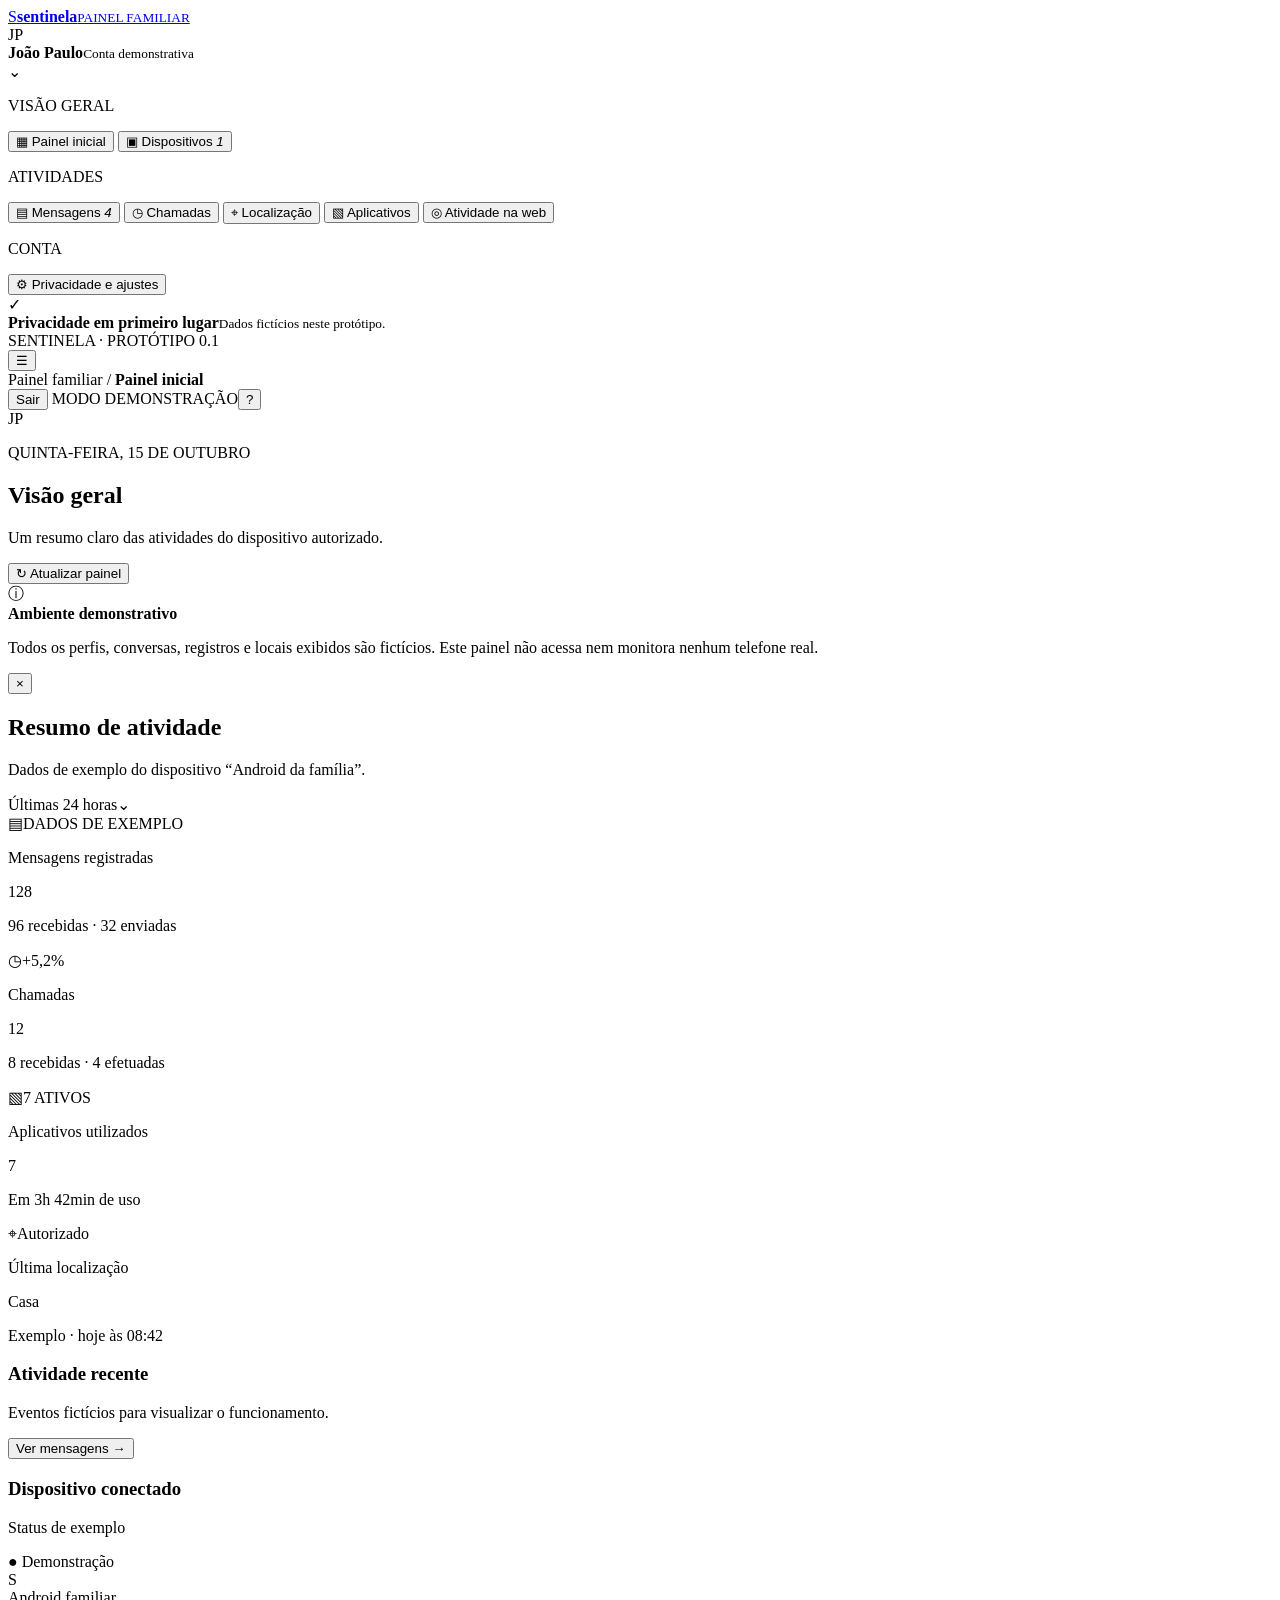
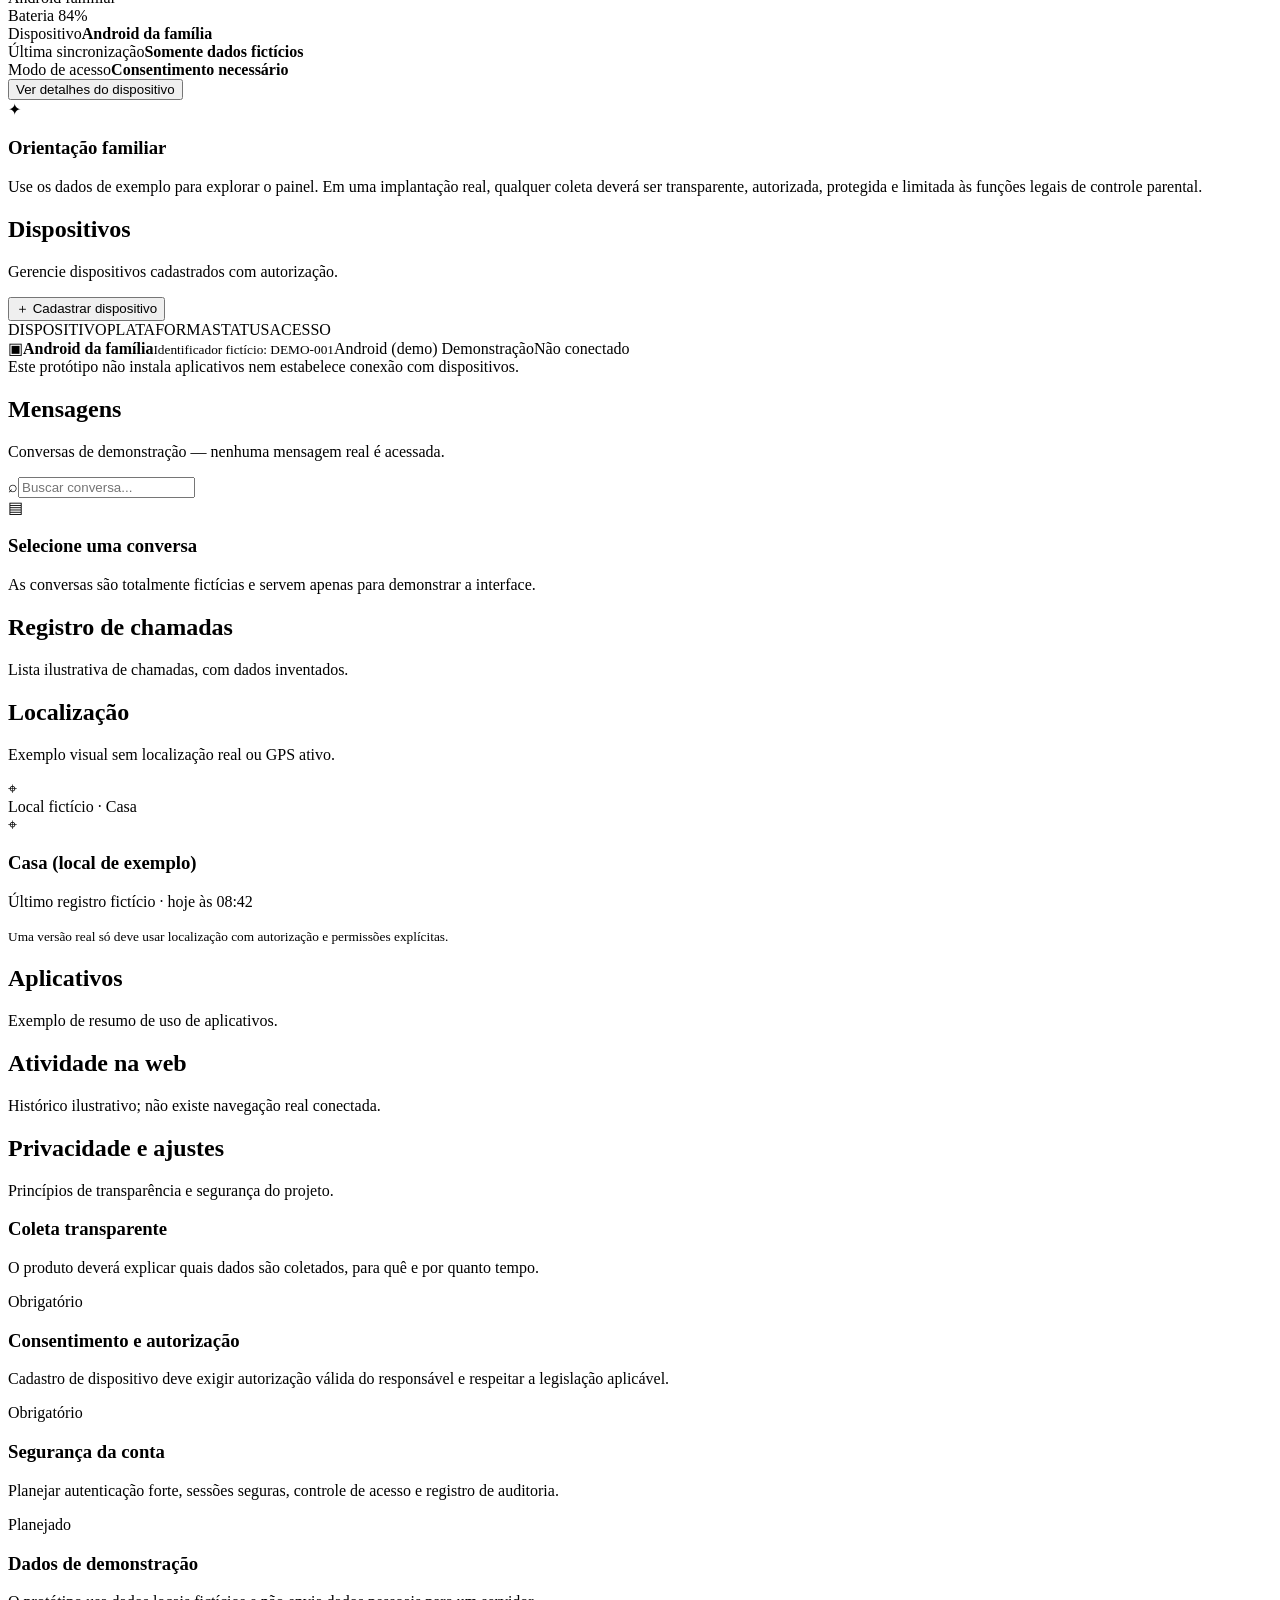
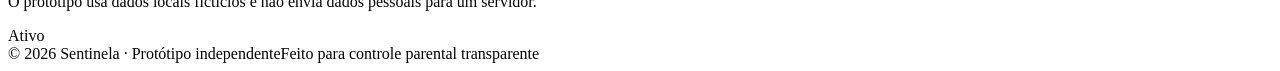
==== backend/public/index.html @ 1552b50a "feat(ui): publicar dashboard sob a raiz segura do backend" ====
<!doctype html>
<html lang="pt-BR">
<head>
  <meta charset="utf-8">
  <meta name="viewport" content="width=device-width, initial-scale=1">
  <meta name="theme-color" content="#101827">
  <title>Sentinela — Painel familiar</title>
  <link rel="stylesheet" href="styles.css">
</head>
<body>
  <div class="app-shell">
    <aside class="sidebar" id="sidebar">
      <a class="brand" href="#" aria-label="Sentinela início">
        <span class="brand-mark">S</span><span><strong>sentinela</strong><small>PAINEL FAMILIAR</small></span>
      </a>
      <div class="profile-switch">
        <div class="avatar avatar-blue">JP</div>
        <div class="profile-copy"><strong>João Paulo</strong><small>Conta demonstrativa</small></div>
        <span class="chevron">⌄</span>
      </div>
      <nav class="navigation" aria-label="Navegação principal">
        <p class="nav-label">VISÃO GERAL</p>
        <button class="nav-item active" data-view="overview"><span>▦</span> Painel inicial</button>
        <button class="nav-item" data-view="devices"><span>▣</span> Dispositivos <em>1</em></button>
        <p class="nav-label">ATIVIDADES</p>
        <button class="nav-item" data-view="messages"><span>▤</span> Mensagens <em>4</em></button>
        <button class="nav-item" data-view="calls"><span>◷</span> Chamadas</button>
        <button class="nav-item" data-view="locations"><span>⌖</span> Localização</button>
        <button class="nav-item" data-view="apps"><span>▧</span> Aplicativos</button>
        <button class="nav-item" data-view="web"><span>◎</span> Atividade na web</button>
        <p class="nav-label">CONTA</p>
        <button class="nav-item" data-view="settings"><span>⚙</span> Privacidade e ajustes</button>
      </nav>
      <div class="sidebar-bottom">
        <div class="privacy-note"><span class="privacy-icon">✓</span><div><strong>Privacidade em primeiro lugar</strong><small>Dados fictícios neste protótipo.</small></div></div>
        <div class="sidebar-footer">SENTINELA · PROTÓTIPO 0.1</div>
      </div>
    </aside>
    <main class="main-content">
      <header class="topbar">
        <button class="mobile-menu" id="mobileMenu" aria-label="Abrir menu">☰</button>
        <div class="breadcrumb">Painel familiar <span>/</span> <strong id="pageTitle">Painel inicial</strong></div>
        <div class="top-actions"><button class="button button-secondary" id="logoutButton" type="button">Sair</button><span class="demo-pill"><i></i> MODO DEMONSTRAÇÃO</span><button class="icon-button" id="helpButton" aria-label="Ajuda">?</button><div class="avatar avatar-small">JP</div></div>
      </header>
      <div class="page-wrap">
        <section class="welcome-row">
          <div><p class="eyebrow">QUINTA-FEIRA, 15 DE OUTUBRO</p><h1 id="heading">Visão geral</h1><p class="subheading">Um resumo claro das atividades do dispositivo autorizado.</p></div>
          <button class="button button-secondary" id="refreshButton"><span>↻</span> Atualizar painel</button>
        </section>
        <div class="demo-banner"><span class="banner-symbol">ⓘ</span><div><strong>Ambiente demonstrativo</strong><p>Todos os perfis, conversas, registros e locais exibidos são fictícios. Este painel não acessa nem monitora nenhum telefone real.</p></div><button id="dismissBanner" aria-label="Fechar aviso">×</button></div>
        <section id="view-overview" class="view active-view">
          <div class="section-heading"><div><h2>Resumo de atividade</h2><p>Dados de exemplo do dispositivo “Android da família”.</p></div><span class="period-select">Últimas 24 horas⌄</span></div>
          <div class="stats-grid">
            <article class="stat-card"><div class="stat-top"><span class="stat-icon icon-violet">▤</span><span class="trend neutral">DADOS DE EXEMPLO</span></div><p class="stat-label">Mensagens registradas</p><div class="stat-value">128</div><p class="stat-foot">96 recebidas · 32 enviadas</p></article>
            <article class="stat-card"><div class="stat-top"><span class="stat-icon icon-green">◷</span><span class="trend positive">+5,2%</span></div><p class="stat-label">Chamadas</p><div class="stat-value">12</div><p class="stat-foot">8 recebidas · 4 efetuadas</p></article>
            <article class="stat-card"><div class="stat-top"><span class="stat-icon icon-blue">▧</span><span class="trend neutral">7 ATIVOS</span></div><p class="stat-label">Aplicativos utilizados</p><div class="stat-value">7</div><p class="stat-foot">Em 3h 42min de uso</p></article>
            <article class="stat-card"><div class="stat-top"><span class="stat-icon icon-orange">⌖</span><span class="trend positive">Autorizado</span></div><p class="stat-label">Última localização</p><div class="stat-value stat-location">Casa</div><p class="stat-foot">Exemplo · hoje às 08:42</p></article>
          </div>
          <div class="content-grid">
            <article class="panel activity-panel"><div class="panel-heading"><div><h3>Atividade recente</h3><p>Eventos fictícios para visualizar o funcionamento.</p></div><button class="text-button" data-goto="messages">Ver mensagens →</button></div><div class="activity-list" id="activityList"></div></article>
            <article class="panel device-panel"><div class="panel-heading"><div><h3>Dispositivo conectado</h3><p>Status de exemplo</p></div><span class="status-dot">● Demonstração</span></div><div class="device-illustration"><div class="phone-frame"><div class="phone-speaker"></div><div class="phone-screen"><div class="phone-wallpaper">S</div><div class="phone-caption">Android familiar</div><div class="phone-status">Bateria 84%</div></div></div></div><div class="device-details"><div><span>Dispositivo</span><strong>Android da família</strong></div><div><span>Última sincronização</span><strong>Somente dados fictícios</strong></div><div><span>Modo de acesso</span><strong class="safe-label">Consentimento necessário</strong></div></div><button class="button button-outline full-button" data-goto="devices">Ver detalhes do dispositivo</button></article>
          </div>
          <div class="panel insight-panel"><div class="insight-icon">✦</div><div><h3>Orientação familiar</h3><p>Use os dados de exemplo para explorar o painel. Em uma implantação real, qualquer coleta deverá ser transparente, autorizada, protegida e limitada às funções legais de controle parental.</p></div></div>
        </section>
        <section id="view-devices" class="view"><div class="section-heading"><div><h2>Dispositivos</h2><p>Gerencie dispositivos cadastrados com autorização.</p></div><button class="button button-primary" id="addDevice">＋ Cadastrar dispositivo</button></div><article class="panel table-panel"><div class="table-row table-head"><span>DISPOSITIVO</span><span>PLATAFORMA</span><span>STATUS</span><span>ACESSO</span></div><div class="table-row"><span class="table-device"><span class="mini-device">▣</span><span><strong>Android da família</strong><small>Identificador fictício: DEMO-001</small></span></span><span>Android (demo)</span><span><i class="status-dot"></i> Demonstração</span><span><span class="tag">Não conectado</span></span></div></article><div class="empty-hint">Este protótipo não instala aplicativos nem estabelece conexão com dispositivos.</div></section>
        <section id="view-messages" class="view"><div class="section-heading"><div><h2>Mensagens</h2><p>Conversas de demonstração — nenhuma mensagem real é acessada.</p></div><label class="search-box"><span>⌕</span><input id="messageSearch" type="search" placeholder="Buscar conversa..."></label></div><div class="messages-layout"><article class="panel conversation-list" id="conversationList"></article><article class="panel conversation-detail" id="conversationDetail"><div class="empty-conversation"><span>▤</span><h3>Selecione uma conversa</h3><p>As conversas são totalmente fictícias e servem apenas para demonstrar a interface.</p></div></article></div></section>
        <section id="view-calls" class="view"><div class="section-heading"><div><h2>Registro de chamadas</h2><p>Lista ilustrativa de chamadas, com dados inventados.</p></div></div><article class="panel table-panel" id="callsTable"></article></section>
        <section id="view-locations" class="view"><div class="section-heading"><div><h2>Localização</h2><p>Exemplo visual sem localização real ou GPS ativo.</p></div></div><article class="panel map-placeholder"><div class="map-grid"><div class="map-road road-one"></div><div class="map-road road-two"></div><div class="map-road road-three"></div><div class="map-park"></div><div class="map-pin">⌖</div><div class="map-label">Local fictício · Casa</div></div><div class="map-info"><span class="stat-icon icon-orange">⌖</span><div><h3>Casa (local de exemplo)</h3><p>Último registro fictício · hoje às 08:42</p><small>Uma versão real só deve usar localização com autorização e permissões explícitas.</small></div></div></article></section>
        <section id="view-apps" class="view"><div class="section-heading"><div><h2>Aplicativos</h2><p>Exemplo de resumo de uso de aplicativos.</p></div></div><article class="panel app-list" id="appsList"></article></section>
        <section id="view-web" class="view"><div class="section-heading"><div><h2>Atividade na web</h2><p>Histórico ilustrativo; não existe navegação real conectada.</p></div></div><article class="panel table-panel" id="webTable"></article></section>
        <section id="view-settings" class="view"><div class="section-heading"><div><h2>Privacidade e ajustes</h2><p>Princípios de transparência e segurança do projeto.</p></div></div><article class="panel settings-card"><div class="settings-row"><div><h3>Coleta transparente</h3><p>O produto deverá explicar quais dados são coletados, para quê e por quanto tempo.</p></div><span class="tag tag-green">Obrigatório</span></div><div class="settings-row"><div><h3>Consentimento e autorização</h3><p>Cadastro de dispositivo deve exigir autorização válida do responsável e respeitar a legislação aplicável.</p></div><span class="tag tag-green">Obrigatório</span></div><div class="settings-row"><div><h3>Segurança da conta</h3><p>Planejar autenticação forte, sessões seguras, controle de acesso e registro de auditoria.</p></div><span class="tag tag-blue">Planejado</span></div><div class="settings-row"><div><h3>Dados de demonstração</h3><p>O protótipo usa dados locais fictícios e não envia dados pessoais para um servidor.</p></div><span class="tag tag-green">Ativo</span></div></article></section>
        <footer class="page-footer"><span>© 2026 Sentinela · Protótipo independente</span><span>Feito para controle parental transparente</span></footer>
      </div>
    </main>
  </div>
  <div class="toast" id="toast" role="status" aria-live="polite"></div>
  <script src="app.js"></script>
</body>
</html>
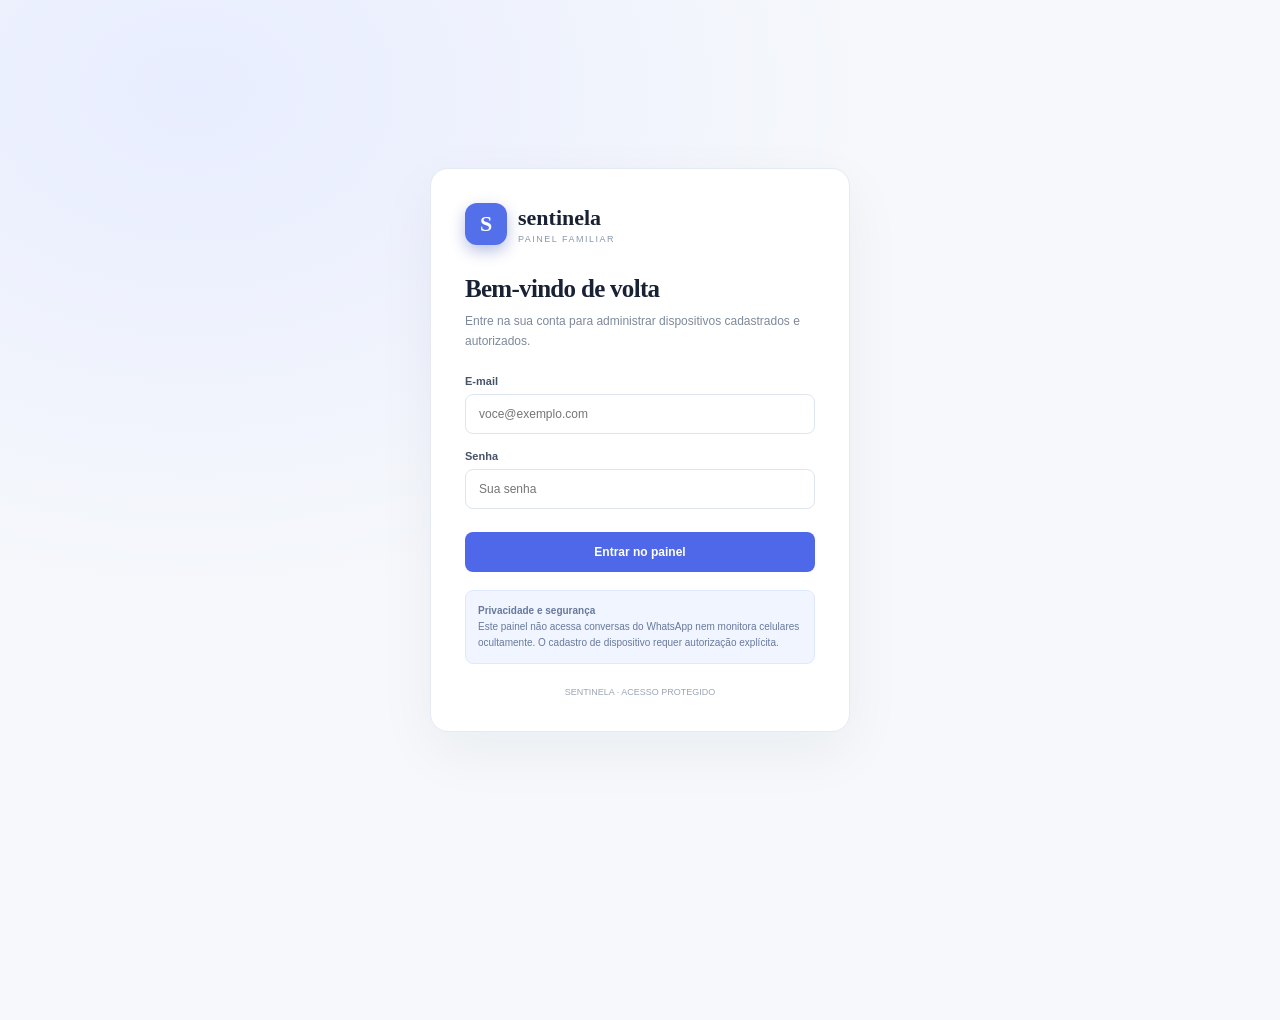
==== commit 77ff4530: "Remover dispositivo fictício da lista dinâmica" ====
--- a/backend/public/index.html
+++ b/backend/public/index.html
@@ -62,7 +62,7 @@
           </div>
           <div class="panel insight-panel"><div class="insight-icon">✦</div><div><h3>Orientação familiar</h3><p>Use os dados de exemplo para explorar o painel. Em uma implantação real, qualquer coleta deverá ser transparente, autorizada, protegida e limitada às funções legais de controle parental.</p></div></div>
         </section>
-        <section id="view-devices" class="view"><div class="section-heading"><div><h2>Dispositivos</h2><p>Gerencie dispositivos cadastrados com autorização.</p></div><button class="button button-primary" id="addDevice">＋ Cadastrar dispositivo</button></div><article class="panel table-panel"><div class="table-row table-head"><span>DISPOSITIVO</span><span>PLATAFORMA</span><span>STATUS</span><span>ACESSO</span></div><div class="table-row"><span class="table-device"><span class="mini-device">▣</span><span><strong>Android da família</strong><small>Identificador fictício: DEMO-001</small></span></span><span>Android (demo)</span><span><i class="status-dot"></i> Demonstração</span><span><span class="tag">Não conectado</span></span></div></article><div class="empty-hint">Este protótipo não instala aplicativos nem estabelece conexão com dispositivos.</div></section>
+        <section id="view-devices" class="view"><div class="section-heading"><div><h2>Dispositivos</h2><p>Gerencie dispositivos cadastrados com autorização.</p></div><button class="button button-primary" id="addDevice">＋ Cadastrar dispositivo</button></div><article class="panel table-panel" aria-live="polite"></article><div class="empty-hint">Este protótipo não instala aplicativos nem estabelece conexão com dispositivos.</div></section>
         <section id="view-messages" class="view"><div class="section-heading"><div><h2>Mensagens</h2><p>Conversas de demonstração — nenhuma mensagem real é acessada.</p></div><label class="search-box"><span>⌕</span><input id="messageSearch" type="search" placeholder="Buscar conversa..."></label></div><div class="messages-layout"><article class="panel conversation-list" id="conversationList"></article><article class="panel conversation-detail" id="conversationDetail"><div class="empty-conversation"><span>▤</span><h3>Selecione uma conversa</h3><p>As conversas são totalmente fictícias e servem apenas para demonstrar a interface.</p></div></article></div></section>
         <section id="view-calls" class="view"><div class="section-heading"><div><h2>Registro de chamadas</h2><p>Lista ilustrativa de chamadas, com dados inventados.</p></div></div><article class="panel table-panel" id="callsTable"></article></section>
         <section id="view-locations" class="view"><div class="section-heading"><div><h2>Localização</h2><p>Exemplo visual sem localização real ou GPS ativo.</p></div></div><article class="panel map-placeholder"><div class="map-grid"><div class="map-road road-one"></div><div class="map-road road-two"></div><div class="map-road road-three"></div><div class="map-park"></div><div class="map-pin">⌖</div><div class="map-label">Local fictício · Casa</div></div><div class="map-info"><span class="stat-icon icon-orange">⌖</span><div><h3>Casa (local de exemplo)</h3><p>Último registro fictício · hoje às 08:42</p><small>Uma versão real só deve usar localização com autorização e permissões explícitas.</small></div></div></article></section>
--- a/backend/public/styles.css
+++ b/backend/public/styles.css
@@ -0,0 +1,4 @@
+@import url('https://fonts.googleapis.com/css2?family=DM+Sans:wght@400;500;600;700&family=Manrope:wght@400;500;600;700;800&display=swap');
+:root{--ink:#192235;--muted:#7c8799;--line:#e9edf3;--bg:#f6f8fb;--blue:#4768ed;--blue-dark:#3654d6;--sidebar:#111a2b;--sidebar-muted:#9aa6bc;--green:#179b72;--shadow:0 5px 20px rgba(24,39,75,.035)}
+*{box-sizing:border-box}body{margin:0;background:var(--bg);color:var(--ink);font-family:'DM Sans',sans-serif;font-size:14px}button,input{font:inherit}button{cursor:pointer}.app-shell{min-height:100vh}.sidebar{width:252px;background:var(--sidebar);color:#fff;position:fixed;inset:0 auto 0 0;display:flex;flex-direction:column;padding:27px 16px 17px;z-index:20}.brand{display:flex;gap:11px;align-items:center;color:white;text-decoration:none;padding:0 10px 29px}.brand-mark{display:grid;place-items:center;width:38px;height:38px;border-radius:12px;background:linear-gradient(145deg,#7390ff,#4765e9);font:800 22px Manrope;box-shadow:0 6px 15px #3044a955}.brand strong{display:block;font:800 20px Manrope;letter-spacing:-.8px}.brand small{display:block;color:#8795ad;font-size:9px;letter-spacing:1.6px;margin-top:1px}.profile-switch{display:flex;align-items:center;gap:10px;padding:12px 10px;background:#1c283d;border:1px solid #2a3549;border-radius:12px;margin-bottom:23px}.avatar{display:grid;place-items:center;border-radius:50%;font-weight:700;flex-shrink:0}.avatar-blue{width:35px;height:35px;background:#344a86;color:#cbd6ff}.profile-copy{min-width:0;flex:1}.profile-copy strong,.profile-copy small{display:block}.profile-copy strong{font-size:12px}.profile-copy small{color:#93a0b5;font-size:10px;margin-top:4px}.chevron{color:#9ca8bb}.nav-label{font-size:9px;letter-spacing:1.4px;color:#78869f;font-weight:700;padding:0 11px;margin:0 0 8px}.navigation{display:flex;flex-direction:column;gap:4px}.navigation .nav-label:not(:first-child){margin-top:22px}.nav-item{border:0;background:transparent;color:#aab5c7;display:flex;align-items:center;gap:13px;text-align:left;padding:11px 12px;border-radius:9px;font-size:12px;transition:.15s}.nav-item>span{width:17px;text-align:center;font-size:17px;color:#8998b1}.nav-item em{font-style:normal;margin-left:auto;background:#293752;color:#c6d2e7;padding:2px 7px;border-radius:5px;font-size:10px}.nav-item:hover{background:#1d2a40;color:#fff}.nav-item.active{background:#344b9d;color:white;box-shadow:inset 3px 0 #8298ff}.nav-item.active>span{color:#dce4ff}.sidebar-bottom{margin-top:auto}.privacy-note{display:flex;gap:9px;padding:12px 10px;background:#19283a;border:1px solid #28394d;border-radius:10px}.privacy-icon{display:grid;place-items:center;width:23px;height:23px;background:#173f3a;color:#66d9b5;border-radius:7px;flex-shrink:0}.privacy-note strong,.privacy-note small{display:block}.privacy-note strong{font-size:10px}.privacy-note small{font-size:9px;color:#92a2b6;margin-top:5px}.sidebar-footer{text-align:center;color:#67758d;font-size:8px;letter-spacing:1px;padding-top:17px}.main-content{margin-left:252px;min-height:100vh}.topbar{height:72px;background:#fff;border-bottom:1px solid var(--line);display:flex;align-items:center;justify-content:space-between;padding:0 38px}.breadcrumb{font-size:12px;color:#8b95a5}.breadcrumb span{padding:0 10px;color:#c2c9d4}.breadcrumb strong{color:#2a3447;font-weight:600}.top-actions{display:flex;align-items:center;gap:17px}.demo-pill{display:flex;align-items:center;gap:7px;background:#fff7e9;color:#a96b13;border:1px solid #ffebc9;padding:7px 10px;border-radius:6px;font-size:9px;font-weight:700;letter-spacing:.5px}.demo-pill i{width:6px;height:6px;border-radius:50%;background:#efa83d}.icon-button{border:1px solid #e5e9f0;background:#fff;border-radius:50%;width:27px;height:27px;color:#657188}.avatar-small{width:32px;height:32px;background:#e5eaff;color:#4058bd;font-size:11px}.mobile-menu{display:none}.page-wrap{max-width:1500px;margin:auto;padding:32px 38px 20px}.welcome-row{display:flex;align-items:center;justify-content:space-between;gap:20px;margin-bottom:23px}.eyebrow{font-size:9px;letter-spacing:1.4px;color:#9aa3b2;font-weight:700;margin:0 0 8px}.welcome-row h1{font:800 27px Manrope;margin:0;letter-spacing:-.8px}.subheading{margin:8px 0 0;color:var(--muted);font-size:12px}.button{border-radius:8px;padding:10px 14px;font-weight:600;font-size:11px;display:inline-flex;align-items:center;gap:8px;justify-content:center}.button-secondary{background:white;border:1px solid #e1e6ef;color:#59657a;box-shadow:0 2px 4px #19223505}.button-secondary span{font-size:16px}.button-primary{background:var(--blue);color:#fff;border:1px solid var(--blue)}.button-primary:hover{background:var(--blue-dark)}.button-outline{background:#fff;border:1px solid #dce3ee;color:#52617a}.full-button{width:100%;margin-top:17px}.demo-banner{display:flex;align-items:flex-start;gap:12px;background:#f0f5ff;border:1px solid #dce7ff;border-radius:10px;padding:13px 15px;margin-bottom:27px;color:#30446e}.banner-symbol{font-size:18px;color:#5275e9}.demo-banner strong{font-size:11px}.demo-banner p{margin:4px 0 0;color:#66799e;font-size:11px;line-height:1.5}.demo-banner button{margin-left:auto;border:0;background:transparent;color:#7e8ca9;font-size:20px;line-height:1}.section-heading{display:flex;justify-content:space-between;align-items:center;gap:16px;margin:0 0 17px}.section-heading h2{font:700 17px Manrope;letter-spacing:-.3px;margin:0}.section-heading p{margin:5px 0 0;color:var(--muted);font-size:11px}.period-select{background:white;border:1px solid #e2e7ef;padding:9px 12px;border-radius:7px;color:#667187;font-size:10px}.stats-grid{display:grid;grid-template-columns:repeat(4,minmax(0,1fr));gap:15px;margin-bottom:20px}.stat-card,.panel{background:#fff;border:1px solid var(--line);border-radius:12px;box-shadow:var(--shadow)}.stat-card{padding:17px 17px 15px;min-width:0}.stat-top{display:flex;align-items:center;justify-content:space-between;gap:8px}.stat-icon{width:34px;height:34px;border-radius:10px;display:grid;place-items:center;font-size:17px;flex-shrink:0}.icon-violet{background:#f0edff;color:#8265e8}.icon-green{background:#e5f8f1;color:#1caa7d}.icon-blue{background:#e8f1ff;color:#4c7fe5}.icon-orange{background:#fff2e3;color:#e69a35}.trend{font-size:8px;font-weight:700;border-radius:4px;padding:5px 6px;white-space:nowrap}.trend.neutral{background:#f1f4f8;color:#8590a2}.trend.positive{background:#e8f8f1;color:#169c70}.stat-label{font-size:10px;color:#7c8798;margin:17px 0 4px}.stat-value{font:800 26px Manrope;letter-spacing:-.6px}.stat-location{font-size:23px}.stat-foot{font-size:9px;color:#a0a9b7;margin:7px 0 0}.content-grid{display:grid;grid-template-columns:minmax(0,1.35fr) minmax(280px,.9fr);gap:18px}.panel{padding:19px}.panel-heading{display:flex;align-items:flex-start;justify-content:space-between;gap:12px}.panel-heading h3,.insight-panel h3,.map-info h3{font:700 13px Manrope;margin:0}.panel-heading p{font-size:10px;color:#9aa3b2;margin:5px 0 0}.text-button{border:0;background:transparent;color:#4c67df;font-size:10px;font-weight:700;white-space:nowrap}.activity-list{margin-top:16px}.activity-item{display:flex;gap:12px;padding:12px 0;border-bottom:1px solid #f0f2f6;align-items:center}.activity-item:last-child{border-bottom:0}.activity-icon{width:34px;height:34px;display:grid;place-items:center;border-radius:10px;font-size:16px;flex-shrink:0}.activity-copy{min-width:0;flex:1}.activity-copy strong{display:block;font-size:10px;font-weight:600}.activity-copy small{display:block;color:#9aa3b1;font-size:9px;margin-top:5px}.activity-time{color:#9da6b4;font-size:9px;white-space:nowrap}.device-panel{padding-bottom:17px}.status-dot{font-size:9px;color:#b07c28;white-space:nowrap}.device-illustration{height:153px;background:linear-gradient(135deg,#f1f4ff,#f7f8fc);border-radius:10px;margin:16px 0 14px;display:grid;place-items:center;overflow:hidden}.phone-frame{width:72px;height:130px;background:#202a40;border-radius:15px;padding:5px;box-shadow:0 7px 15px #202a4025;transform:translateY(12px)}.phone-speaker{width:21px;height:4px;background:#65728c;border-radius:5px;margin:2px auto 5px}.phone-screen{height:calc(100% - 11px);border-radius:10px;background:linear-gradient(160deg,#6e8cf3,#b2c0ff 65%,#edf1ff);display:flex;align-items:center;flex-direction:column;justify-content:center;gap:7px}.phone-wallpaper{display:grid;place-items:center;width:34px;height:34px;border-radius:12px;background:#ffffff55;color:white;font:800 20px Manrope}.phone-caption{font-size:7px;color:#fff;font-weight:700}.phone-status{font-size:6px;color:#f9fbff}.device-details{display:grid;gap:12px}.device-details div{display:flex;justify-content:space-between;align-items:center;gap:10px}.device-details span{font-size:9px;color:#9aa3b1}.device-details strong{font-size:9px;font-weight:600;text-align:right}.safe-label{color:#d18a24!important}.insight-panel{display:flex;gap:13px;align-items:flex-start;margin-top:18px;padding:16px 18px;background:#f5f3ff;border-color:#e9e3ff;box-shadow:none}.insight-icon{display:grid;place-items:center;width:30px;height:30px;background:#e7e0ff;color:#8265e8;border-radius:9px;font-size:16px;flex-shrink:0}.insight-panel p{font-size:10px;line-height:1.6;color:#77749a;margin:6px 0 0}.page-footer{display:flex;justify-content:space-between;gap:15px;padding:26px 2px 5px;color:#a2aab7;font-size:9px}.view{display:none}.view.active-view{display:block}.table-panel{padding:0;overflow:hidden}.table-row{display:grid;grid-template-columns:2fr 1fr 1.1fr 1fr;align-items:center;gap:12px;padding:15px 20px;border-bottom:1px solid #eff1f5;font-size:11px;color:#6f7b8e}.table-row:last-child{border-bottom:0}.table-head{font-size:8px;letter-spacing:.8px;font-weight:700;color:#a0a9b7;background:#fbfcfe}.table-device{display:flex;align-items:center;gap:10px}.table-device strong,.table-device small{display:block}.table-device strong{color:#354056;font-size:11px}.table-device small{font-size:9px;color:#9ba5b4;margin-top:4px}.mini-device{width:31px;height:31px;display:grid;place-items:center;border-radius:8px;background:#edf1ff;color:#5272e6;font-size:16px}.tag{display:inline-block;border-radius:5px;padding:5px 7px;background:#f0f2f6;color:#7c8797;font-size:9px;white-space:nowrap}.tag-green{background:#e7f8f1;color:#14835e}.tag-blue{background:#eaf0ff;color:#4667d9}.empty-hint{font-size:10px;color:#929dad;margin:14px 2px}.search-box{display:flex;align-items:center;gap:7px;border:1px solid #e1e6ef;background:white;border-radius:8px;padding:0 10px;color:#9ba5b4}.search-box input{border:0;outline:0;padding:10px 0;font-size:10px;min-width:150px}.messages-layout{display:grid;grid-template-columns:minmax(230px,.75fr) minmax(0,1.4fr);gap:15px;min-height:400px}.conversation-list{padding:5px 0;overflow:hidden}.conversation-row{display:flex;gap:11px;align-items:center;padding:14px;border:0;border-bottom:1px solid #f0f2f6;background:#fff;width:100%;text-align:left}.conversation-row.selected,.conversation-row:hover{background:#f4f6ff}.contact-avatar{display:grid;place-items:center;width:37px;height:37px;border-radius:50%;background:#e9efff;color:#4c65cc;font-weight:700;flex-shrink:0}.contact-copy{min-width:0;flex:1}.contact-copy strong,.contact-copy small{display:block;overflow:hidden;text-overflow:ellipsis;white-space:nowrap}.contact-copy strong{font-size:11px}.contact-copy small{font-size:9px;color:#909aab;margin-top:5px}.conversation-meta{font-size:8px;color:#a1a9b7;align-self:flex-start}.conversation-detail{padding:0;overflow:hidden;display:flex;flex-direction:column;min-height:400px}.conversation-top{padding:15px 18px;border-bottom:1px solid #edf0f5;display:flex;align-items:center;gap:10px}.conversation-top strong,.conversation-top small{display:block}.conversation-top strong{font-size:11px}.conversation-top small{font-size:9px;color:#9aa3b1;margin-top:4px}.chat-demo-label{text-align:center;font-size:8px;color:#8e98a8;background:#f6f8fb;padding:8px}.chat-messages{padding:18px;display:flex;flex-direction:column;gap:10px;flex:1;background:#fafbfe}.chat-bubble{max-width:80%;padding:10px 12px;border-radius:10px;font-size:10px;line-height:1.5;background:#fff;border:1px solid #edf0f5;align-self:flex-start}.chat-bubble.sent{align-self:flex-end;background:#eef2ff;border-color:#e1e7ff}.chat-bubble small{display:block;font-size:8px;color:#9aa3b1;text-align:right;margin-top:4px}.empty-conversation{margin:auto;text-align:center;max-width:270px;padding:30px}.empty-conversation>span{font-size:28px;color:#a2b0f5}.empty-conversation h3{font:700 13px Manrope}.empty-conversation p{font-size:10px;line-height:1.6;color:#8e98a8}.map-placeholder{padding:0;overflow:hidden}.map-grid{height:300px;position:relative;overflow:hidden;background-color:#edf2e9;background-image:linear-gradient(33deg,transparent 46%,#d9e0d4 47%,#d9e0d4 50%,transparent 51%),linear-gradient(125deg,transparent 42%,#d9e0d4 43%,#d9e0d4 46%,transparent 47%),linear-gradient(90deg,transparent 49%,#fff 50%,#fff 52%,transparent 53%);background-size:230px 160px,190px 210px,100px 100%}.map-road{position:absolute;background:#fff;border:1px solid #e0e6de;height:17px;width:130%;left:-10%;top:40%;transform:rotate(-13deg)}.road-two{top:65%;transform:rotate(19deg)}.road-three{top:10%;transform:rotate(72deg);left:45%}.map-park{position:absolute;width:170px;height:110px;background:#d7e8d0;border-radius:40% 30% 45% 20%;left:12%;top:20%}.map-pin{position:absolute;top:42%;left:52%;width:42px;height:42px;display:grid;place-items:center;border-radius:50% 50% 50% 0;transform:rotate(-45deg);background:#4d69e8;color:white;font-size:21px;box-shadow:0 5px 12px #425fd655}.map-label{position:absolute;top:60%;left:calc(52% - 52px);background:white;border-radius:5px;padding:7px 9px;box-shadow:0 3px 10px #263c2012;font-size:9px;color:#546176}.map-info{display:flex;align-items:center;gap:12px;padding:18px}.map-info p{font-size:10px;color:#8994a5;margin:6px 0}.map-info small{font-size:9px;color:#a1aab7}.app-list{padding:0 20px}.app-row{display:flex;align-items:center;gap:12px;padding:15px 0;border-bottom:1px solid #eff1f5}.app-row:last-child{border-bottom:0}.app-logo{display:grid;place-items:center;width:36px;height:36px;background:#f0f2ff;color:#5c71d9;border-radius:10px;font-weight:700}.app-name{flex:1}.app-name strong,.app-name small{display:block}.app-name strong{font-size:11px}.app-name small{font-size:9px;color:#9aa3b1;margin-top:4px}.usage-time{font-size:10px;color:#59657b}.usage-bar{width:100px;height:5px;background:#edf0f6;border-radius:5px;overflow:hidden}.usage-bar i{display:block;height:100%;background:#6681ef;border-radius:5px}.settings-card{padding:0 20px}.settings-row{display:flex;justify-content:space-between;align-items:center;gap:20px;padding:19px 0;border-bottom:1px solid #eff1f5}.settings-row:last-child{border-bottom:0}.settings-row h3{font-size:12px;margin:0 0 6px}.settings-row p{font-size:10px;color:#8d97a7;margin:0;line-height:1.5;max-width:650px}.toast{position:fixed;bottom:24px;right:24px;background:#1c2940;color:white;padding:12px 17px;border-radius:9px;box-shadow:0 8px 30px #1018272b;font-size:11px;opacity:0;transform:translateY(8px);pointer-events:none;transition:.2s;z-index:50}.toast.show{opacity:1;transform:translateY(0)}
+@media(max-width:1200px){.page-wrap{padding:27px 25px}.topbar{padding:0 25px}.stats-grid{grid-template-columns:repeat(2,minmax(0,1fr))}.content-grid{grid-template-columns:minmax(0,1fr) minmax(260px,.8fr)}}@media(max-width:900px){.sidebar{transform:translateX(-100%);transition:transform .2s;box-shadow:10px 0 35px #111a2b20}.sidebar.open{transform:translateX(0)}.main-content{margin-left:0}.mobile-menu{display:block;border:0;background:transparent;font-size:20px;color:#53617a}.topbar{gap:12px}.breadcrumb{flex:1}.content-grid{grid-template-columns:1fr}.device-illustration{height:130px}.phone-frame{transform:translateY(8px)}}@media(max-width:600px){.topbar{height:61px;padding:0 15px}.top-actions{gap:8px}.demo-pill{font-size:0;padding:8px}.demo-pill i{width:7px;height:7px}.icon-button{display:none}.page-wrap{padding:24px 14px}.welcome-row{align-items:flex-start;flex-direction:column}.welcome-row h1{font-size:24px}.welcome-row .button{align-self:stretch}.section-heading{align-items:flex-start;flex-direction:column}.stats-grid{gap:10px}.stat-card{padding:13px}.stat-value{font-size:23px}.trend{font-size:7px;padding:4px}.content-grid{gap:12px}.panel{padding:15px}.activity-time{font-size:8px}.page-footer{flex-direction:column}.messages-layout{grid-template-columns:1fr}.conversation-detail{min-height:300px}.search-box{width:100%}.search-box input{flex:1}.table-row{grid-template-columns:1.5fr 1fr;gap:8px;padding:13px}.table-row>*:nth-child(3),.table-row>*:nth-child(4){display:none}.table-head>*:nth-child(3),.table-head>*:nth-child(4){display:none}.settings-row{align-items:flex-start}.period-select{align-self:flex-start}}
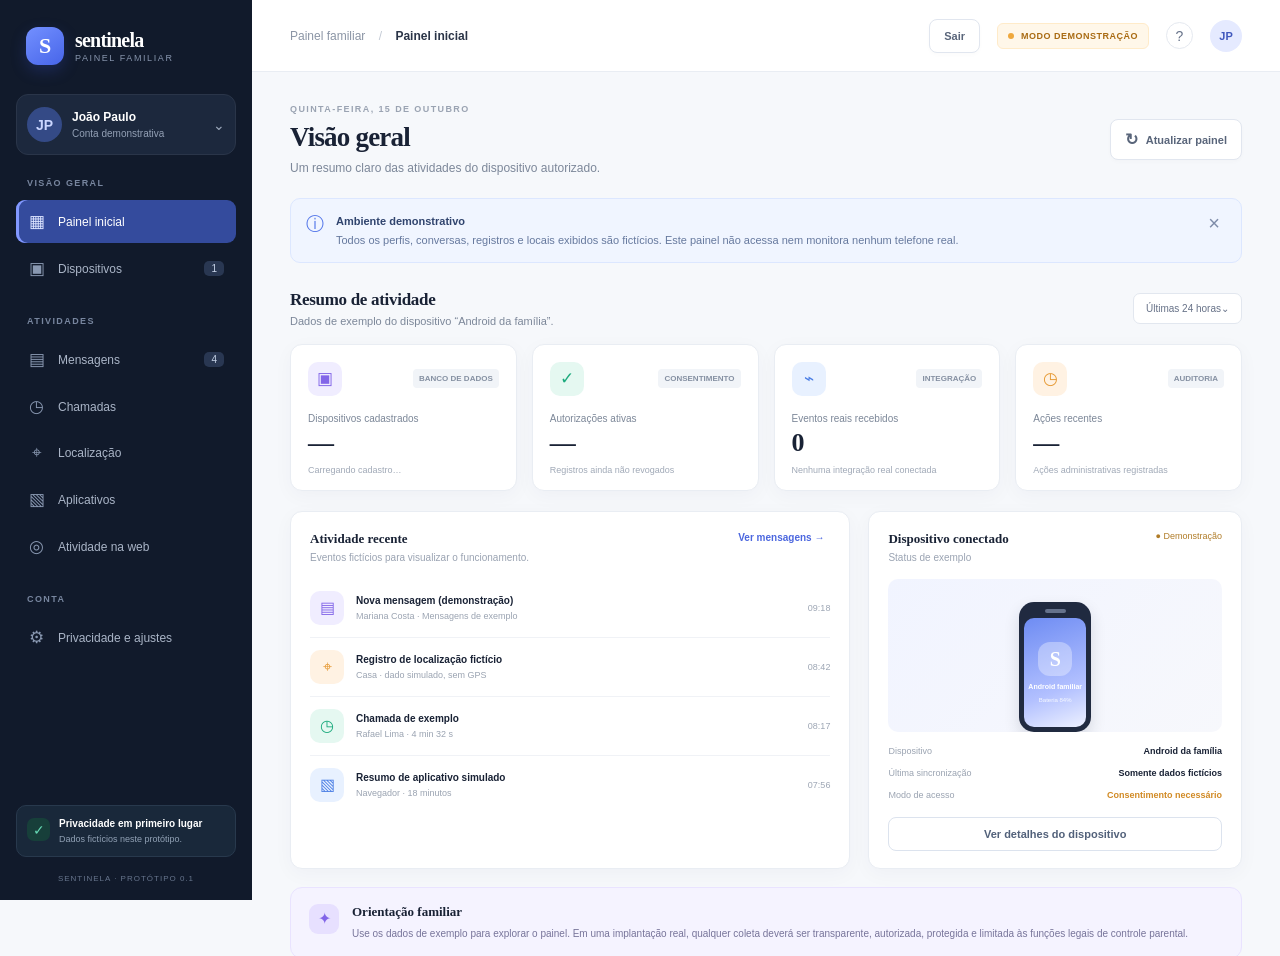
==== commit 7b3cdb65: "Replace fake dashboard metrics with database-backed counters" ====
--- a/backend/public/index.html
+++ b/backend/public/index.html
@@ -51,10 +51,10 @@
         <section id="view-overview" class="view active-view">
           <div class="section-heading"><div><h2>Resumo de atividade</h2><p>Dados de exemplo do dispositivo “Android da família”.</p></div><span class="period-select">Últimas 24 horas⌄</span></div>
           <div class="stats-grid">
-            <article class="stat-card"><div class="stat-top"><span class="stat-icon icon-violet">▤</span><span class="trend neutral">DADOS DE EXEMPLO</span></div><p class="stat-label">Mensagens registradas</p><div class="stat-value">128</div><p class="stat-foot">96 recebidas · 32 enviadas</p></article>
-            <article class="stat-card"><div class="stat-top"><span class="stat-icon icon-green">◷</span><span class="trend positive">+5,2%</span></div><p class="stat-label">Chamadas</p><div class="stat-value">12</div><p class="stat-foot">8 recebidas · 4 efetuadas</p></article>
-            <article class="stat-card"><div class="stat-top"><span class="stat-icon icon-blue">▧</span><span class="trend neutral">7 ATIVOS</span></div><p class="stat-label">Aplicativos utilizados</p><div class="stat-value">7</div><p class="stat-foot">Em 3h 42min de uso</p></article>
-            <article class="stat-card"><div class="stat-top"><span class="stat-icon icon-orange">⌖</span><span class="trend positive">Autorizado</span></div><p class="stat-label">Última localização</p><div class="stat-value stat-location">Casa</div><p class="stat-foot">Exemplo · hoje às 08:42</p></article>
+            <article class="stat-card"><div class="stat-top"><span class="stat-icon icon-violet">▣</span><span class="trend neutral">BANCO DE DADOS</span></div><p class="stat-label">Dispositivos cadastrados</p><div class="stat-value" id="metricDevices">—</div><p class="stat-foot" id="metricDevicesFoot">Carregando cadastro…</p></article>
+            <article class="stat-card"><div class="stat-top"><span class="stat-icon icon-green">✓</span><span class="trend neutral">CONSENTIMENTO</span></div><p class="stat-label">Autorizações ativas</p><div class="stat-value" id="metricConsents">—</div><p class="stat-foot">Registros ainda não revogados</p></article>
+            <article class="stat-card"><div class="stat-top"><span class="stat-icon icon-blue">⌁</span><span class="trend neutral">INTEGRAÇÃO</span></div><p class="stat-label">Eventos reais recebidos</p><div class="stat-value" id="metricEvents">0</div><p class="stat-foot">Nenhuma integração real conectada</p></article>
+            <article class="stat-card"><div class="stat-top"><span class="stat-icon icon-orange">◷</span><span class="trend neutral">AUDITORIA</span></div><p class="stat-label">Ações recentes</p><div class="stat-value" id="metricActions">—</div><p class="stat-foot">Ações administrativas registradas</p></article>
           </div>
           <div class="content-grid">
             <article class="panel activity-panel"><div class="panel-heading"><div><h3>Atividade recente</h3><p>Eventos fictícios para visualizar o funcionamento.</p></div><button class="text-button" data-goto="messages">Ver mensagens →</button></div><div class="activity-list" id="activityList"></div></article>
